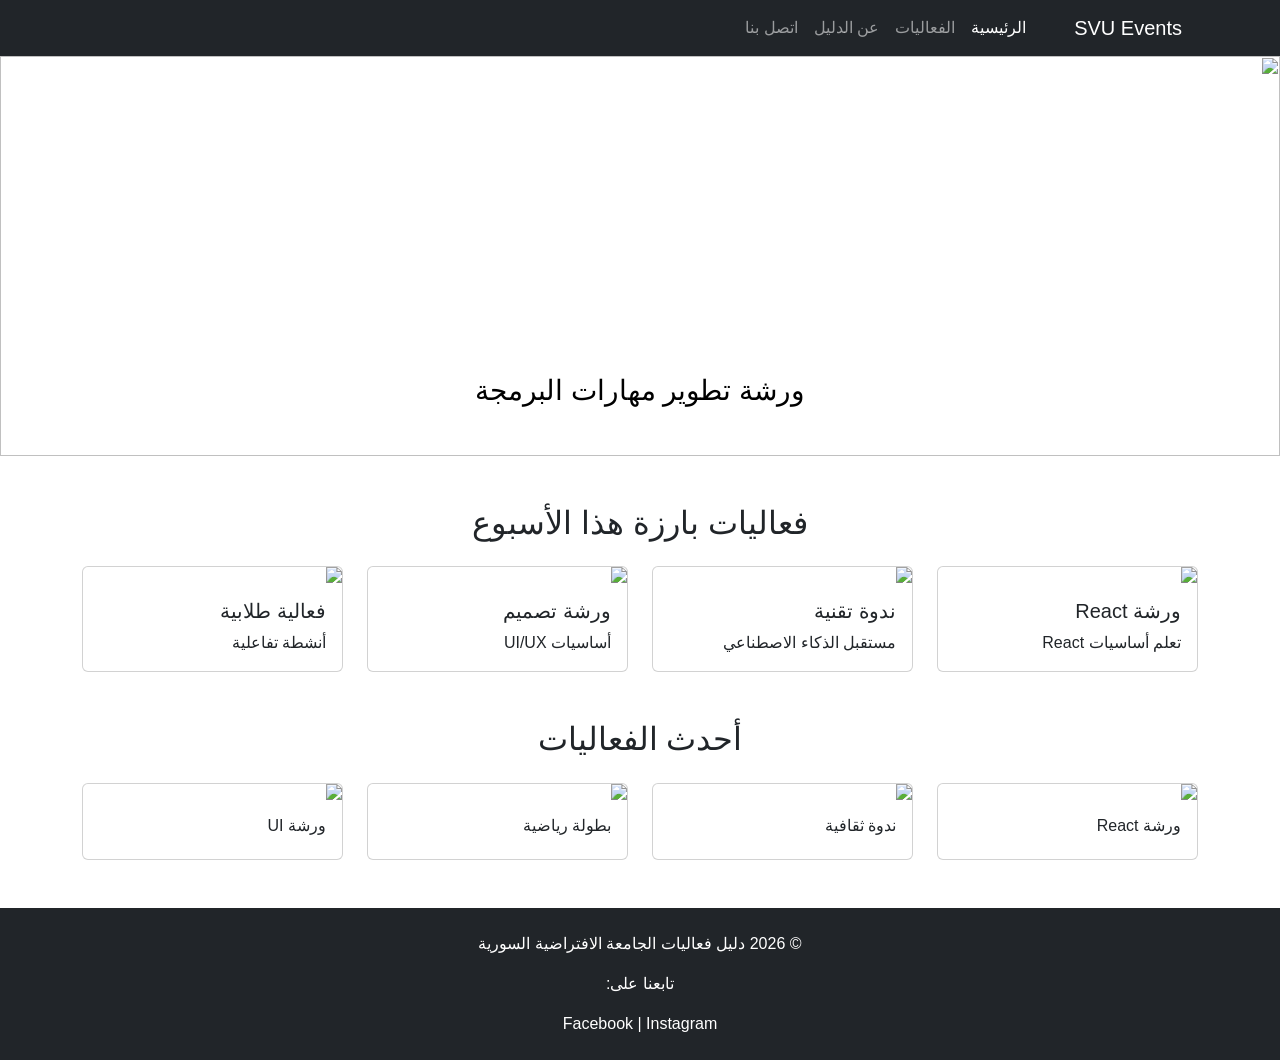
==== index.html @ 987d8c95 "Svu project web 1" ====
<!DOCTYPE html>
<html lang="ar" dir="rtl">
<head>
  <meta charset="UTF-8" />
  <meta name="viewport" content="width=device-width, initial-scale=1.0"/>
  <title>دليل فعاليات الجامعة الافتراضية السورية</title>

  <!-- Bootstrap -->
  <link href="https://cdn.jsdelivr.net/npm/bootstrap@5.3.0/dist/css/bootstrap.min.css" rel="stylesheet">

  <!-- CSS -->
  <link rel="stylesheet" href="css/style.css">
</head>

<body>

<!-- 🔵 Navbar -->
<nav class="navbar navbar-expand-lg navbar-dark bg-dark">
  <div class="container">
    <a class="navbar-brand" href="index.html">SVU Events</a>

    <button class="navbar-toggler" data-bs-toggle="collapse" data-bs-target="#nav">
      <span class="navbar-toggler-icon"></span>
    </button>

    <div id="nav" class="collapse navbar-collapse">
      <ul class="navbar-nav ms-auto">
        <li class="nav-item"><a class="nav-link active" href="index.html">الرئيسية</a></li>
        <li class="nav-item"><a class="nav-link" href="pages/events.html">الفعاليات</a></li>
        <li class="nav-item"><a class="nav-link" href="pages/about.html">عن الدليل</a></li>
        <li class="nav-item"><a class="nav-link" href="pages/contact.html">اتصل بنا</a></li>
      </ul>
    </div>
  </div>
</nav>

<!-- 🟣 Slider -->
<div id="mainSlider" class="carousel slide" data-bs-ride="carousel">
  <div class="carousel-inner">

    <div class="carousel-item active">
      <img src="images/event1.jpg" class="d-block w-100">
      <div class="carousel-caption">
        <h3 class="text-black">ورشة تطوير مهارات البرمجة</h3>
      </div>
    </div>

    <div class="carousel-item">
      <img src="images/event2.jpg" class="d-block w-100">
      <div class="carousel-caption">
        <h3 class="text-black">ندوة الذكاء الاصطناعي</h3>
      </div>
    </div>

    <div class="carousel-item">
      <img src="images/event3.jpg" class="d-block w-100">
      <div class="carousel-caption">
        <h3 class="text-black">ندوة الذكاء الاصطناعي</h3>
      </div>
    </div>

    <div class="carousel-item">
      <img src="images/event4.jpg" class="d-block w-100">
      <div class="carousel-caption">
        <h3 class="text-black">ندوة الذكاء الاصطناعي</h3>
      </div>
    </div>

  </div>

  <!-- Controls -->
  <button class="carousel-control-prev" type="button" data-bs-target="#mainSlider" data-bs-slide="prev">
    <span class="carousel-control-prev-icon"></span>
  </button>

  <button class="carousel-control-next" type="button" data-bs-target="#mainSlider" data-bs-slide="next">
    <span class="carousel-control-next-icon"></span>
  </button>
</div>

<!-- 🔥 Featured Events -->
<section class="container my-5">
  <h2 class="mb-4 text-center">فعاليات بارزة هذا الأسبوع</h2>

  <div class="row g-4">

    <div class="col-md-3 col-sm-6">
      <div class="card h-100">
        <img src="images/event1.jpg" class="card-img-top">
        <div class="card-body">
          <h5 class="card-title">ورشة React</h5>
          <p class="card-text">تعلم أساسيات React</p>
        </div>
      </div>
    </div>

    <div class="col-md-3 col-sm-6">
      <div class="card h-100">
        <img src="images/event2.jpg" class="card-img-top">
        <div class="card-body">
          <h5 class="card-title">ندوة تقنية</h5>
          <p class="card-text">مستقبل الذكاء الاصطناعي</p>
        </div>
      </div>
    </div>

    <div class="col-md-3 col-sm-6">
      <div class="card h-100">
        <img src="images/event3.jpg" class="card-img-top">
        <div class="card-body">
          <h5 class="card-title">ورشة تصميم</h5>
          <p class="card-text">أساسيات UI/UX</p>
        </div>
      </div>
    </div>

    <div class="col-md-3 col-sm-6">
      <div class="card h-100">
        <img src="images/event4.jpg" class="card-img-top">
        <div class="card-body">
          <h5 class="card-title">فعالية طلابية</h5>
          <p class="card-text">أنشطة تفاعلية</p>
        </div>
      </div>
    </div>

  </div>
</section>

<!-- 🟢 Latest Events -->
<section class="container mb-5">

  <!-- 🔗 قابل للكبس -->
  <h2 class="mb-4 text-center">
    <a href="pages/events.html" class="text-dark text-decoration-none">
      أحدث الفعاليات
    </a>
  </h2>

  <div class="row g-4">

    <!-- Card 1 -->
    <div class="col-md-3 col-sm-6">
      <a href="pages/event-details.html?id=1" class="text-decoration-none text-dark">
        <div class="card h-100">
          <img src="images/event1.jpg" class="card-img-top">
          <div class="card-body">
            <h6>ورشة React</h6>
          </div>
        </div>
      </a>
    </div>

    <!-- Card 2 -->
    <div class="col-md-3 col-sm-6">
      <a href="pages/event-details.html?id=2" class="text-decoration-none text-dark">
        <div class="card h-100">
          <img src="images/event2.jpg" class="card-img-top">
          <div class="card-body">
            <h6>ندوة ثقافية</h6>
          </div>
        </div>
      </a>
    </div>

    <!-- Card 3 -->
    <div class="col-md-3 col-sm-6">
      <a href="pages/event-details.html?id=3" class="text-decoration-none text-dark">
        <div class="card h-100">
          <img src="images/event3.jpg" class="card-img-top">
          <div class="card-body">
            <h6>بطولة رياضية</h6>
          </div>
        </div>
      </a>
    </div>

    <!-- Card 4 -->
    <div class="col-md-3 col-sm-6">
      <a href="pages/event-details.html?id=4" class="text-decoration-none text-dark">
        <div class="card h-100">
          <img src="images/event4.jpg" class="card-img-top">
          <div class="card-body">
            <h6>ورشة UI</h6>
          </div>
        </div>
      </a>
    </div>

  </div>
</section>

<!-- ⚫ Footer -->
<footer class="bg-dark text-white text-center p-4">
  <p>© 2026 دليل فعاليات الجامعة الافتراضية السورية</p>
  <p>تابعنا على:</p>
  <a href="https://www.facebook.com/share/1EL77QA1Fy/" class="text-white">Facebook</a> |
  <a href="https://www.instagram.com/syrian_virtual_university/" class="text-white">Instagram</a>
</footer>

<!-- Bootstrap JS -->
<script src="https://cdn.jsdelivr.net/npm/bootstrap@5.3.0/dist/js/bootstrap.bundle.min.js"></script>

<!-- Main JS -->
<script src="js/main.js"></script>

</body>
</html>
---- css/style.css ----
body {
  font-family: "Tahoma", sans-serif;
}

.carousel img {
  height: 400px;
  object-fit: cover;
}

.card {
  transition: 0.3s;
}

.card:hover {
  transform: scale(1.05);
}

footer a {
  text-decoration: none;
}
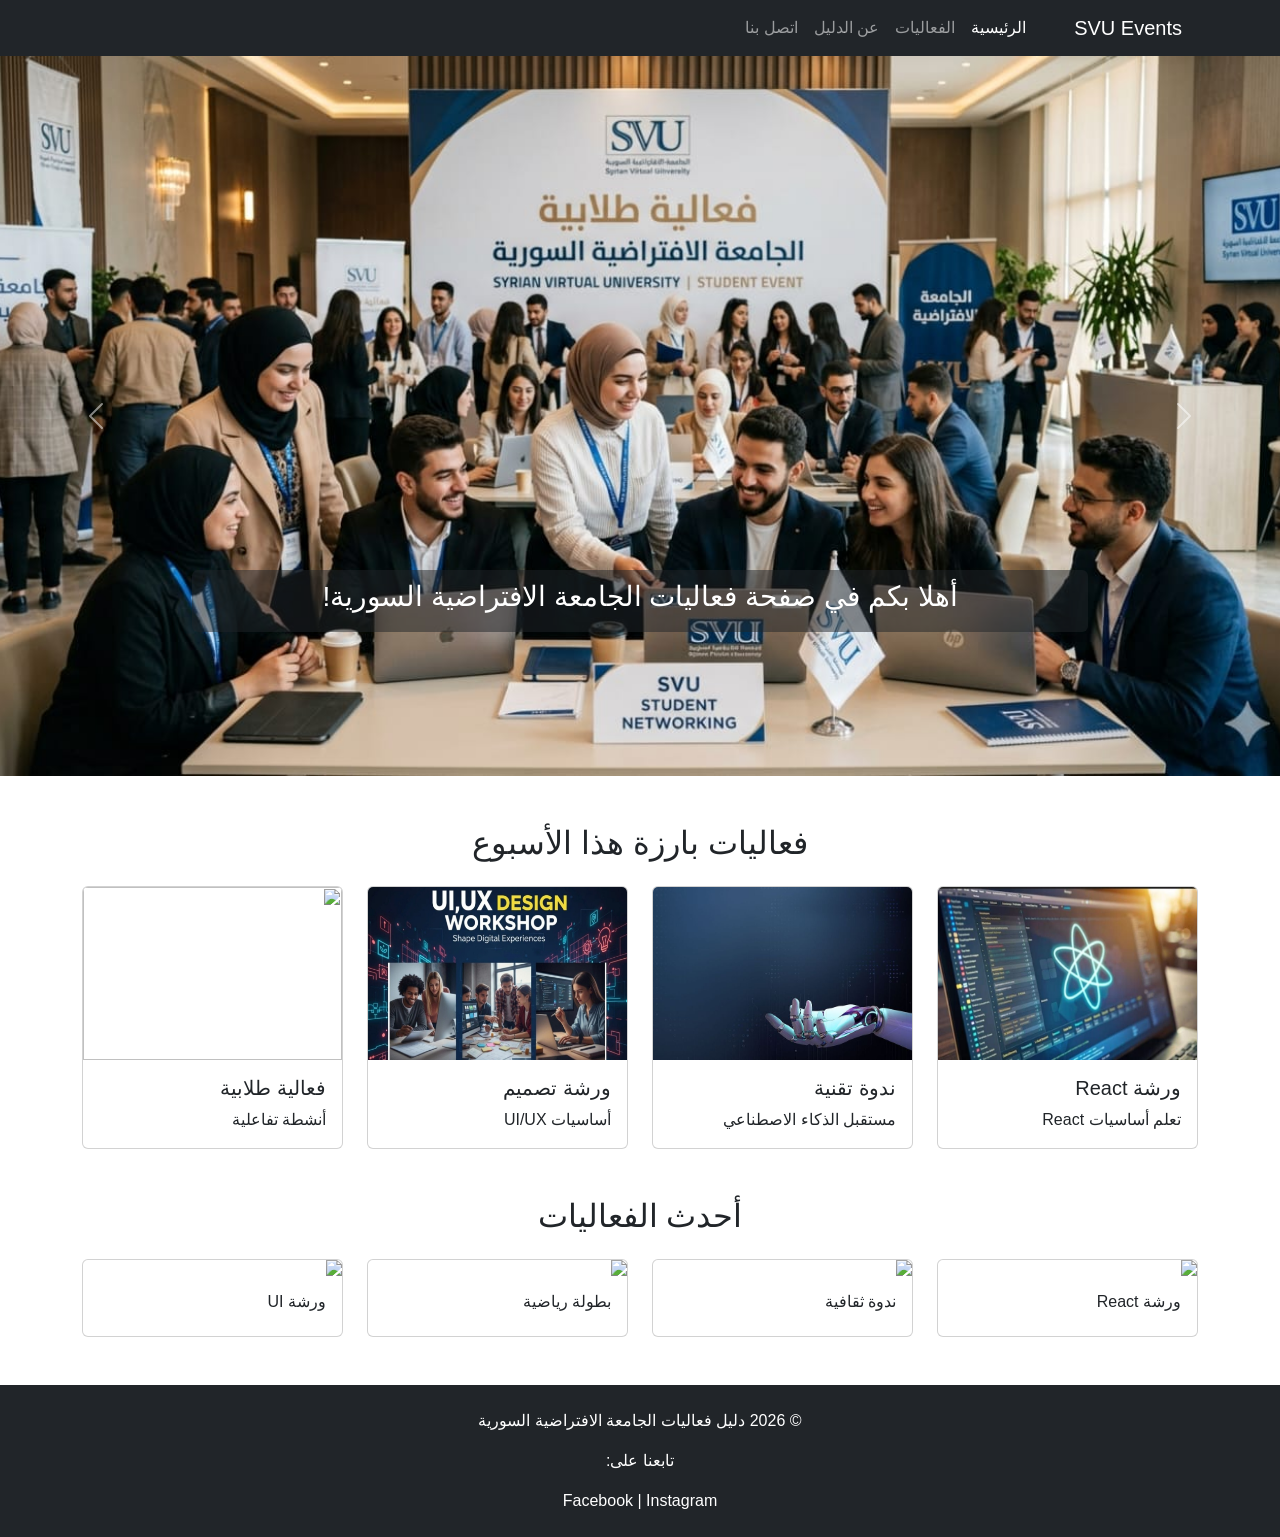
==== commit 645fc4ff: "fdf" ====
--- a/index.html
+++ b/index.html
@@ -36,33 +36,41 @@
 
 <!-- 🟣 Slider -->
 <div id="mainSlider" class="carousel slide" data-bs-ride="carousel">
+
   <div class="carousel-inner">
 
     <div class="carousel-item active">
-      <img src="images/event1.jpg" class="d-block w-100">
-      <div class="carousel-caption">
-        <h3 class="text-black">ورشة تطوير مهارات البرمجة</h3>
+      <img src="./assets/Homephoto.jpeg" class="d-block w-100 slider-img">
+      <div class="carousel-caption bg-dark bg-opacity-50 rounded">
+        <h3>أهلا بكم في صفحة فعاليات الجامعة الافتراضية السورية!</h3>
+      </div>
+    </div>
+
+    <div class="carousel-item ">
+      <img src="./assets/Reactimg2.jpeg" class="d-block w-100 slider-img">
+      <div class="carousel-caption bg-dark bg-opacity-50 rounded">
+        <h3>ورشة تطوير مهارات React</h3>
       </div>
     </div>
 
     <div class="carousel-item">
-      <img src="images/event2.jpg" class="d-block w-100">
-      <div class="carousel-caption">
-        <h3 class="text-black">ندوة الذكاء الاصطناعي</h3>
+      <img src="./assets/AiImage.jpeg" class="d-block w-100 slider-img">
+      <div class="carousel-caption bg-dark bg-opacity-50 rounded">
+        <h3>ندوة الذكاء الاصطناعي</h3>
       </div>
     </div>
 
     <div class="carousel-item">
-      <img src="images/event3.jpg" class="d-block w-100">
-      <div class="carousel-caption">
-        <h3 class="text-black">ندوة الذكاء الاصطناعي</h3>
+      <img src="./assets/Sport1.jpeg" class="d-block w-100 slider-img">
+      <div class="carousel-caption bg-dark bg-opacity-50 rounded">
+        <h3>فعالية طلابية</h3>
       </div>
     </div>
 
     <div class="carousel-item">
-      <img src="images/event4.jpg" class="d-block w-100">
-      <div class="carousel-caption">
-        <h3 class="text-black">ندوة الذكاء الاصطناعي</h3>
+      <img src="./assets/ui .jpg" class="d-block w-100 slider-img">
+      <div class="carousel-caption bg-dark bg-opacity-50 rounded">
+        <h3>ورشة UI/UX</h3>
       </div>
     </div>
 
@@ -76,6 +84,7 @@
   <button class="carousel-control-next" type="button" data-bs-target="#mainSlider" data-bs-slide="next">
     <span class="carousel-control-next-icon"></span>
   </button>
+
 </div>
 
 <!-- 🔥 Featured Events -->
@@ -86,7 +95,7 @@
 
     <div class="col-md-3 col-sm-6">
       <div class="card h-100">
-        <img src="images/event1.jpg" class="card-img-top">
+        <img src="./assets/programming.jpg" class="card-img-top  w-100 h-100">
         <div class="card-body">
           <h5 class="card-title">ورشة React</h5>
           <p class="card-text">تعلم أساسيات React</p>
@@ -96,7 +105,7 @@
 
     <div class="col-md-3 col-sm-6">
       <div class="card h-100">
-        <img src="images/event2.jpg" class="card-img-top">
+        <img src="./assets/AiImage2.jpg" class="card-img-top  w-100 h-100">
         <div class="card-body">
           <h5 class="card-title">ندوة تقنية</h5>
           <p class="card-text">مستقبل الذكاء الاصطناعي</p>
@@ -106,7 +115,7 @@
 
     <div class="col-md-3 col-sm-6">
       <div class="card h-100">
-        <img src="images/event3.jpg" class="card-img-top">
+        <img src="./assets/ui .jpg" class="card-img-top  w-100 h-100">
         <div class="card-body">
           <h5 class="card-title">ورشة تصميم</h5>
           <p class="card-text">أساسيات UI/UX</p>
@@ -116,7 +125,7 @@
 
     <div class="col-md-3 col-sm-6">
       <div class="card h-100">
-        <img src="images/event4.jpg" class="card-img-top">
+        <img src="images/event4.jpg" class="card-img-top  w-100 h-100">
         <div class="card-body">
           <h5 class="card-title">فعالية طلابية</h5>
           <p class="card-text">أنشطة تفاعلية</p>
--- a/css/style.css
+++ b/css/style.css
@@ -17,4 +17,28 @@
 
 footer a {
   text-decoration: none;
+}
+
+
+/* الصورة داخل السلايدر */
+.slider-img {
+  height: 85vh;
+}
+
+.carousel-caption {
+  background: rgba(0,0,0,0.4);
+  padding: 10px;
+  border-radius: 10px;
+   bottom: 20%;
+}
+
+
+
+#mainSlider .carousel-item {
+  height: 80vh;
+}
+
+#mainSlider img {
+  height: 100%;
+  object-fit: cover;
 }
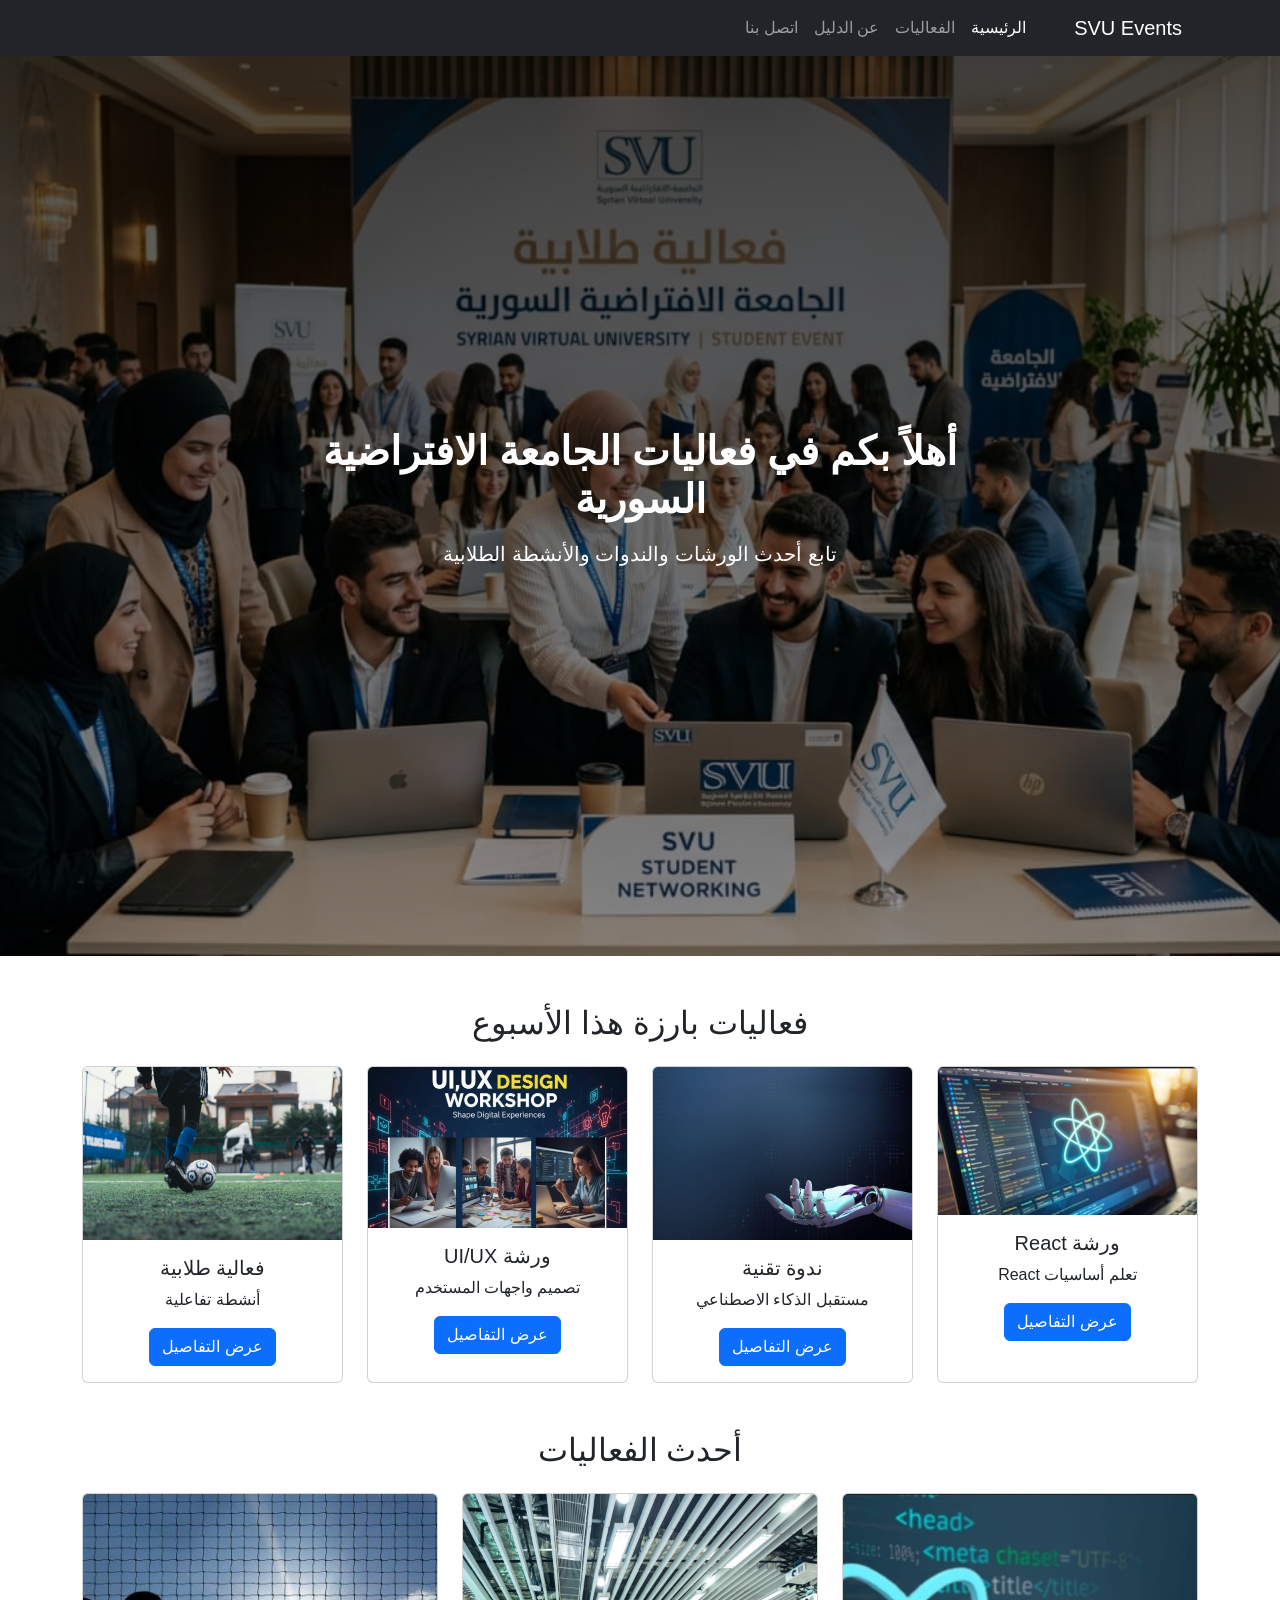
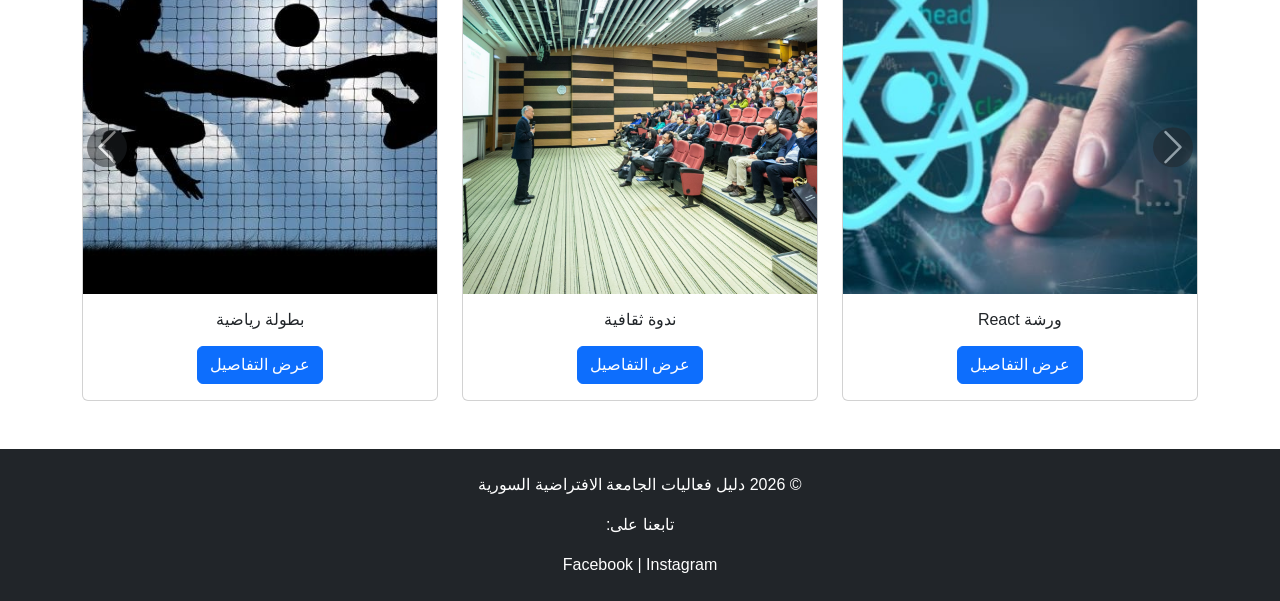
==== commit 2ca07420: "dds" ====
--- a/index.html
+++ b/index.html
@@ -34,58 +34,26 @@
   </div>
 </nav>
 
-<!-- 🟣 Slider -->
-<div id="mainSlider" class="carousel slide" data-bs-ride="carousel">
+<!-- 🟣 Hero Section -->
+<section class="position-relative vh-100 overflow-hidden">
 
-  <div class="carousel-inner">
+  <!-- صورة -->
+  <img src="./assets/Homephoto.jpeg"
+       class="w-100 h-100"
+       style="object-fit: cover;">
 
-    <div class="carousel-item active">
-      <img src="./assets/Homephoto.jpeg" class="d-block w-100 slider-img">
-      <div class="carousel-caption bg-dark bg-opacity-50 rounded">
-        <h3>أهلا بكم في صفحة فعاليات الجامعة الافتراضية السورية!</h3>
-      </div>
-    </div>
-
-    <div class="carousel-item ">
-      <img src="./assets/Reactimg2.jpeg" class="d-block w-100 slider-img">
-      <div class="carousel-caption bg-dark bg-opacity-50 rounded">
-        <h3>ورشة تطوير مهارات React</h3>
-      </div>
-    </div>
-
-    <div class="carousel-item">
-      <img src="./assets/AiImage.jpeg" class="d-block w-100 slider-img">
-      <div class="carousel-caption bg-dark bg-opacity-50 rounded">
-        <h3>ندوة الذكاء الاصطناعي</h3>
-      </div>
-    </div>
-
-    <div class="carousel-item">
-      <img src="./assets/Sport1.jpeg" class="d-block w-100 slider-img">
-      <div class="carousel-caption bg-dark bg-opacity-50 rounded">
-        <h3>فعالية طلابية</h3>
-      </div>
-    </div>
-
-    <div class="carousel-item">
-      <img src="./assets/ui .jpg" class="d-block w-100 slider-img">
-      <div class="carousel-caption bg-dark bg-opacity-50 rounded">
-        <h3>ورشة UI/UX</h3>
-      </div>
-    </div>
-
+  <!-- Overlay احترافي -->
+  <div class="position-absolute top-0 start-0 w-100 h-100"
+       style="background: linear-gradient(rgba(0,0,0,0.7), rgba(0,0,0,0.4));">
   </div>
 
-  <!-- Controls -->
-  <button class="carousel-control-prev" type="button" data-bs-target="#mainSlider" data-bs-slide="prev">
-    <span class="carousel-control-prev-icon"></span>
-  </button>
+  <!-- نص -->
+  <div class="position-absolute top-50 start-50 translate-middle text-center text-white">
+    <h1 class="fw-bold mb-3">أهلاً بكم في فعاليات الجامعة الافتراضية السورية</h1>
+    <p class="lead">تابع أحدث الورشات والندوات والأنشطة الطلابية</p>
+  </div>
 
-  <button class="carousel-control-next" type="button" data-bs-target="#mainSlider" data-bs-slide="next">
-    <span class="carousel-control-next-icon"></span>
-  </button>
-
-</div>
+</section>
 
 <!-- 🔥 Featured Events -->
 <section class="container my-5">
@@ -93,42 +61,46 @@
 
   <div class="row g-4">
 
-    <div class="col-md-3 col-sm-6">
+    <div class="col-lg-3 col-md-4 col-sm-6">
       <div class="card h-100">
-        <img src="./assets/programming.jpg" class="card-img-top  w-100 h-100">
-        <div class="card-body">
-          <h5 class="card-title">ورشة React</h5>
-          <p class="card-text">تعلم أساسيات React</p>
+        <img src="./assets/programming.jpg" class="card-img-top">
+        <div class="card-body text-center">
+          <h5>ورشة React</h5>
+          <p>تعلم أساسيات React</p>
+          <a href="pages/event-details.html?id=1" class="btn btn-primary">عرض التفاصيل</a>
         </div>
       </div>
     </div>
 
-    <div class="col-md-3 col-sm-6">
+    <div class="col-lg-3 col-md-4 col-sm-6">
       <div class="card h-100">
-        <img src="./assets/AiImage2.jpg" class="card-img-top  w-100 h-100">
-        <div class="card-body">
-          <h5 class="card-title">ندوة تقنية</h5>
-          <p class="card-text">مستقبل الذكاء الاصطناعي</p>
+        <img src="./assets/AiImage2.jpg" class="card-img-top">
+        <div class="card-body text-center">
+          <h5>ندوة تقنية</h5>
+          <p>مستقبل الذكاء الاصطناعي</p>
+          <a href="pages/event-details.html?id=2" class="btn btn-primary">عرض التفاصيل</a>
         </div>
       </div>
     </div>
 
-    <div class="col-md-3 col-sm-6">
+    <div class="col-lg-3 col-md-4 col-sm-6">
       <div class="card h-100">
-        <img src="./assets/ui .jpg" class="card-img-top  w-100 h-100">
-        <div class="card-body">
-          <h5 class="card-title">ورشة تصميم</h5>
-          <p class="card-text">أساسيات UI/UX</p>
+        <img src="./assets/ui .jpg" class="card-img-top">
+        <div class="card-body text-center">
+          <h5>ورشة UI/UX</h5>
+          <p>تصميم واجهات المستخدم</p>
+          <a href="pages/event-details.html?id=4" class="btn btn-primary">عرض التفاصيل</a>
         </div>
       </div>
     </div>
 
-    <div class="col-md-3 col-sm-6">
+    <div class="col-lg-3 col-md-4 col-sm-6">
       <div class="card h-100">
-        <img src="images/event4.jpg" class="card-img-top  w-100 h-100">
-        <div class="card-body">
-          <h5 class="card-title">فعالية طلابية</h5>
-          <p class="card-text">أنشطة تفاعلية</p>
+        <img src="./assets/Sports2.jpg" class="card-img-top">
+        <div class="card-body text-center">
+          <h5>فعالية طلابية</h5>
+          <p>أنشطة تفاعلية</p>
+          <a href="pages/event-details.html?id=6" class="btn btn-primary">عرض التفاصيل</a>
         </div>
       </div>
     </div>
@@ -139,64 +111,43 @@
 <!-- 🟢 Latest Events -->
 <section class="container mb-5">
 
-  <!-- 🔗 قابل للكبس -->
   <h2 class="mb-4 text-center">
     <a href="pages/events.html" class="text-dark text-decoration-none">
       أحدث الفعاليات
     </a>
   </h2>
 
-  <div class="row g-4">
+  <!-- Wrapper -->
+  <div class="position-relative">
 
-    <!-- Card 1 -->
-    <div class="col-md-3 col-sm-6">
-      <a href="pages/event-details.html?id=1" class="text-decoration-none text-dark">
-        <div class="card h-100">
-          <img src="images/event1.jpg" class="card-img-top">
-          <div class="card-body">
-            <h6>ورشة React</h6>
-          </div>
-        </div>
-      </a>
+    <!-- Slider -->
+    <div id="latestCarousel" class="carousel slide" data-bs-ride="false">
+
+      <div class="carousel-inner" id="latestEventsContainer">
+        <!-- JS -->
+      </div>
+
     </div>
 
-    <!-- Card 2 -->
-    <div class="col-md-3 col-sm-6">
-      <a href="pages/event-details.html?id=2" class="text-decoration-none text-dark">
-        <div class="card h-100">
-          <img src="images/event2.jpg" class="card-img-top">
-          <div class="card-body">
-            <h6>ندوة ثقافية</h6>
-          </div>
-        </div>
-      </a>
-    </div>
+    <!-- 🔥 أزرار برا -->
+    <button class="carousel-control-prev position-absolute top-50 start-0 translate-middle-y"
+            type="button"
+            data-bs-target="#latestCarousel"
+            data-bs-slide="prev"
+            style="width: 50px;">
+      <span class="carousel-control-prev-icon bg-dark rounded-circle p-3"></span>
+    </button>
 
-    <!-- Card 3 -->
-    <div class="col-md-3 col-sm-6">
-      <a href="pages/event-details.html?id=3" class="text-decoration-none text-dark">
-        <div class="card h-100">
-          <img src="images/event3.jpg" class="card-img-top">
-          <div class="card-body">
-            <h6>بطولة رياضية</h6>
-          </div>
-        </div>
-      </a>
-    </div>
-
-    <!-- Card 4 -->
-    <div class="col-md-3 col-sm-6">
-      <a href="pages/event-details.html?id=4" class="text-decoration-none text-dark">
-        <div class="card h-100">
-          <img src="images/event4.jpg" class="card-img-top">
-          <div class="card-body">
-            <h6>ورشة UI</h6>
-          </div>
-        </div>
-      </a>
-    </div>
+    <button class="carousel-control-next position-absolute top-50 end-0 translate-middle-y"
+            type="button"
+            data-bs-target="#latestCarousel"
+            data-bs-slide="next"
+            style="width: 50px;">
+      <span class="carousel-control-next-icon bg-dark rounded-circle p-3"></span>
+    </button>
 
   </div>
+
 </section>
 
 <!-- ⚫ Footer -->
--- a/css/style.css
+++ b/css/style.css
@@ -19,26 +19,15 @@
   text-decoration: none;
 }
 
-
-/* الصورة داخل السلايدر */
-.slider-img {
-  height: 85vh;
-}
-
 .carousel-caption {
   background: rgba(0,0,0,0.4);
   padding: 10px;
   border-radius: 10px;
    bottom: 20%;
 }
-
-
-
-#mainSlider .carousel-item {
-  height: 80vh;
+.carousel-control-prev-icon,
+.carousel-control-next-icon {
+  width: 40px;
+  height: 40px;
 }
 
-#mainSlider img {
-  height: 100%;
-  object-fit: cover;
-}
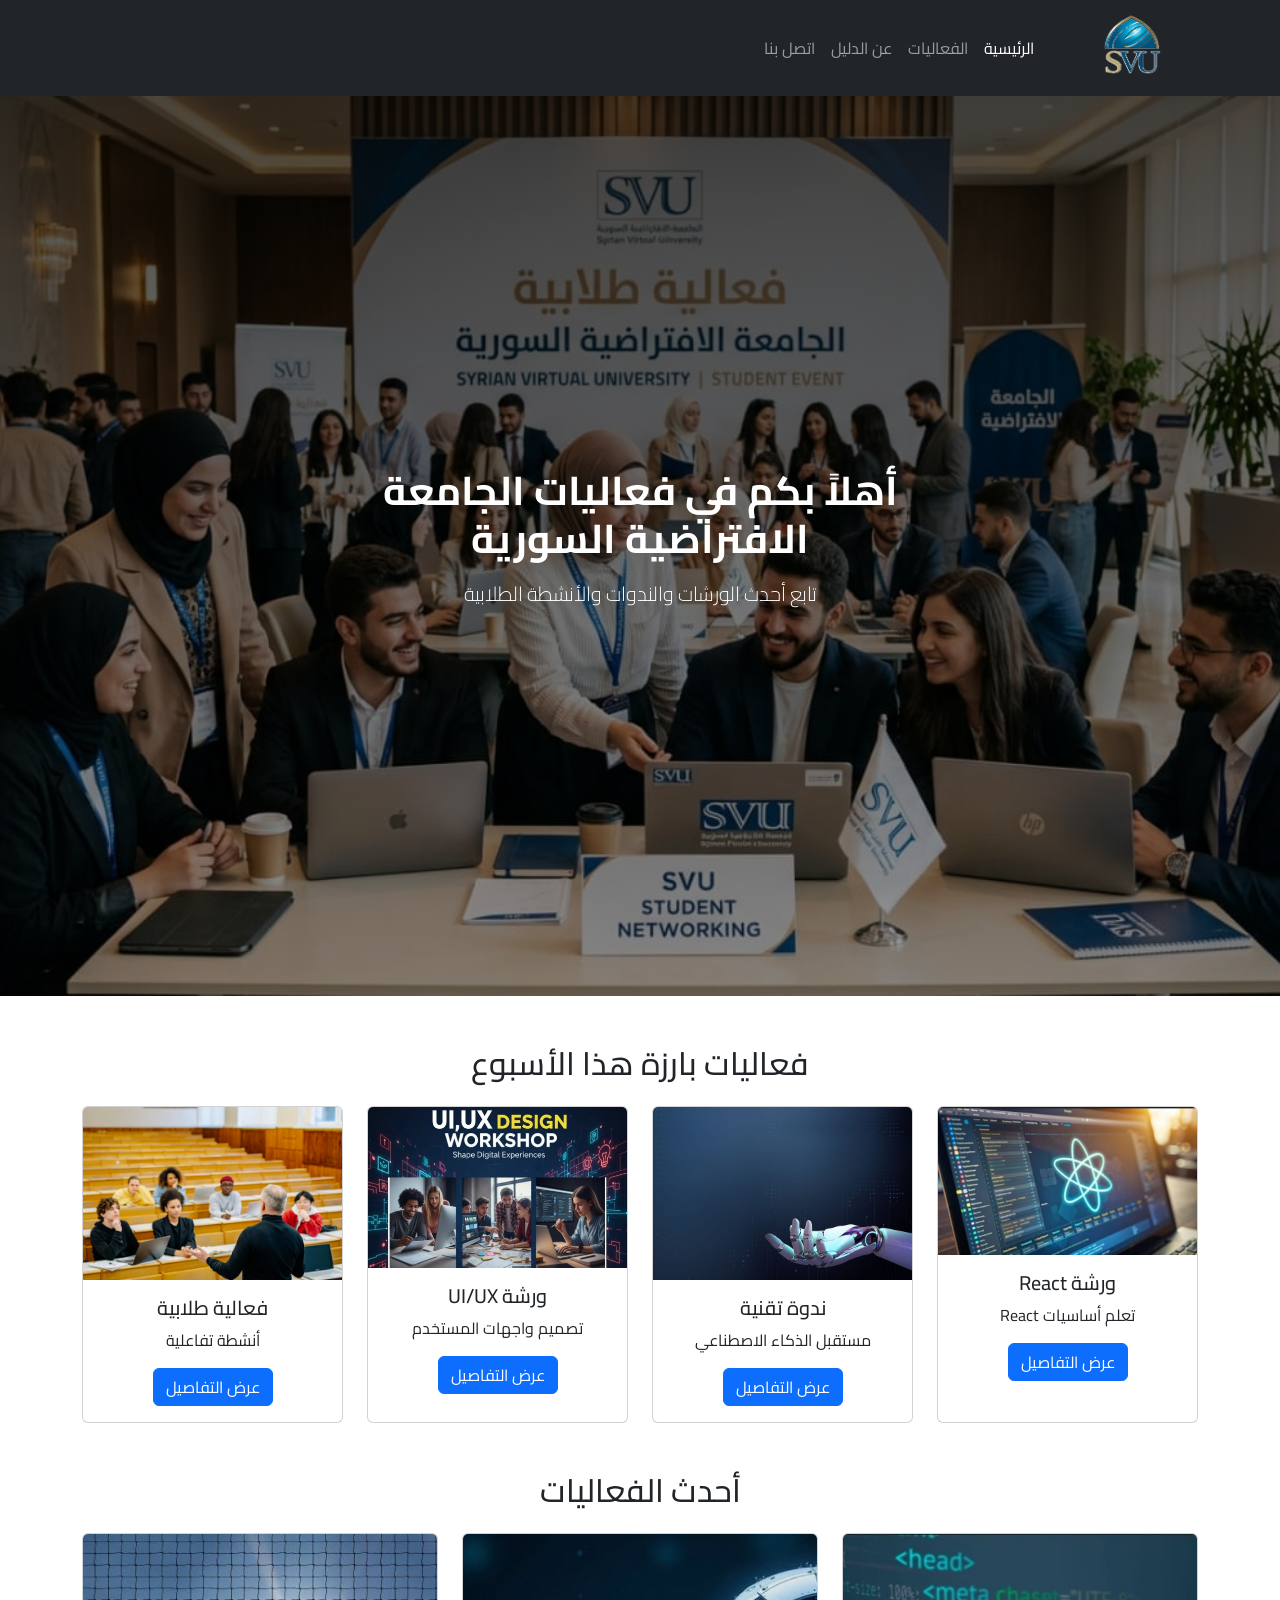
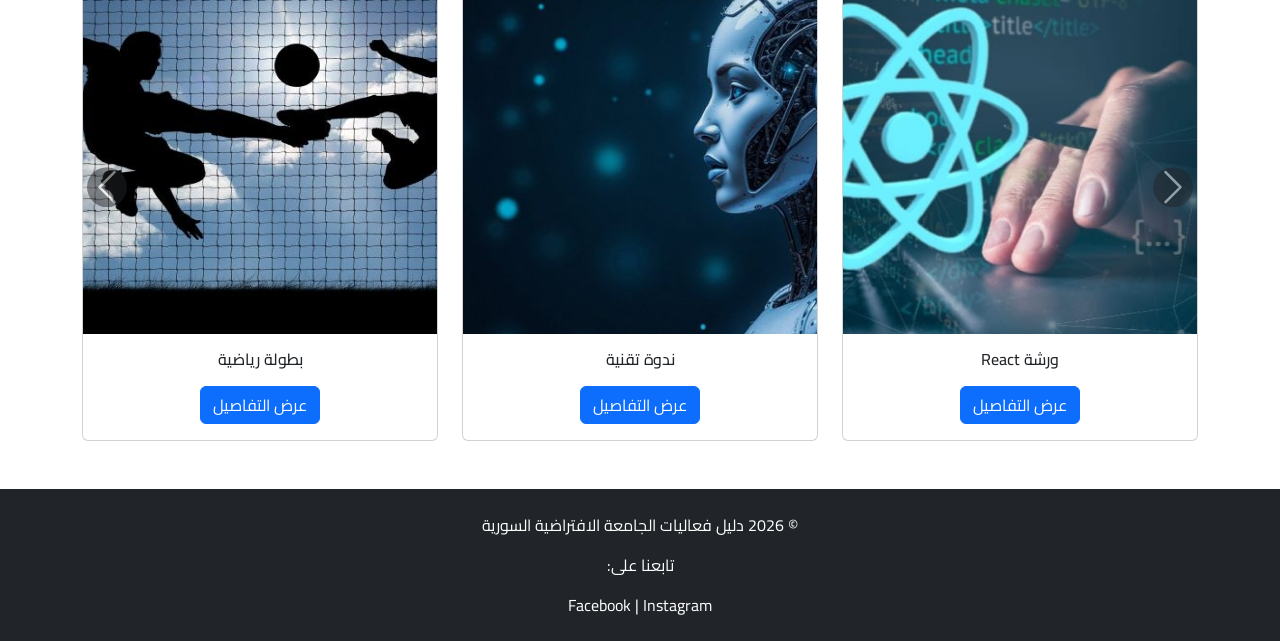
==== commit 63cd2ac6: "ASW" ====
--- a/index.html
+++ b/index.html
@@ -10,6 +10,9 @@
 
   <!-- CSS -->
   <link rel="stylesheet" href="css/style.css">
+
+  <link href="https://fonts.googleapis.com/css2?family=Cairo:wght@300;400;600;700&display=swap" rel="stylesheet">
+
 </head>
 
 <body>
@@ -17,7 +20,9 @@
 <!-- 🔵 Navbar -->
 <nav class="navbar navbar-expand-lg navbar-dark bg-dark">
   <div class="container">
-    <a class="navbar-brand" href="index.html">SVU Events</a>
+    <a class="navbar-brand" href="index.html">
+      <img src="assets/svu-logo.png" alt="SVU" width="100" height="70">
+    </a>
 
     <button class="navbar-toggler" data-bs-toggle="collapse" data-bs-target="#nav">
       <span class="navbar-toggler-icon"></span>
@@ -96,7 +101,7 @@
 
     <div class="col-lg-3 col-md-4 col-sm-6">
       <div class="card h-100">
-        <img src="./assets/Sports2.jpg" class="card-img-top">
+        <img src="./assets/dabate1.jpg" class="card-img-top">
         <div class="card-body text-center">
           <h5>فعالية طلابية</h5>
           <p>أنشطة تفاعلية</p>
--- a/css/style.css
+++ b/css/style.css
@@ -1,6 +1,9 @@
 body {
-  font-family: "Tahoma", sans-serif;
+  font-family: 'Cairo', sans-serif;
 }
+
+
+
 
 .carousel img {
   height: 400px;
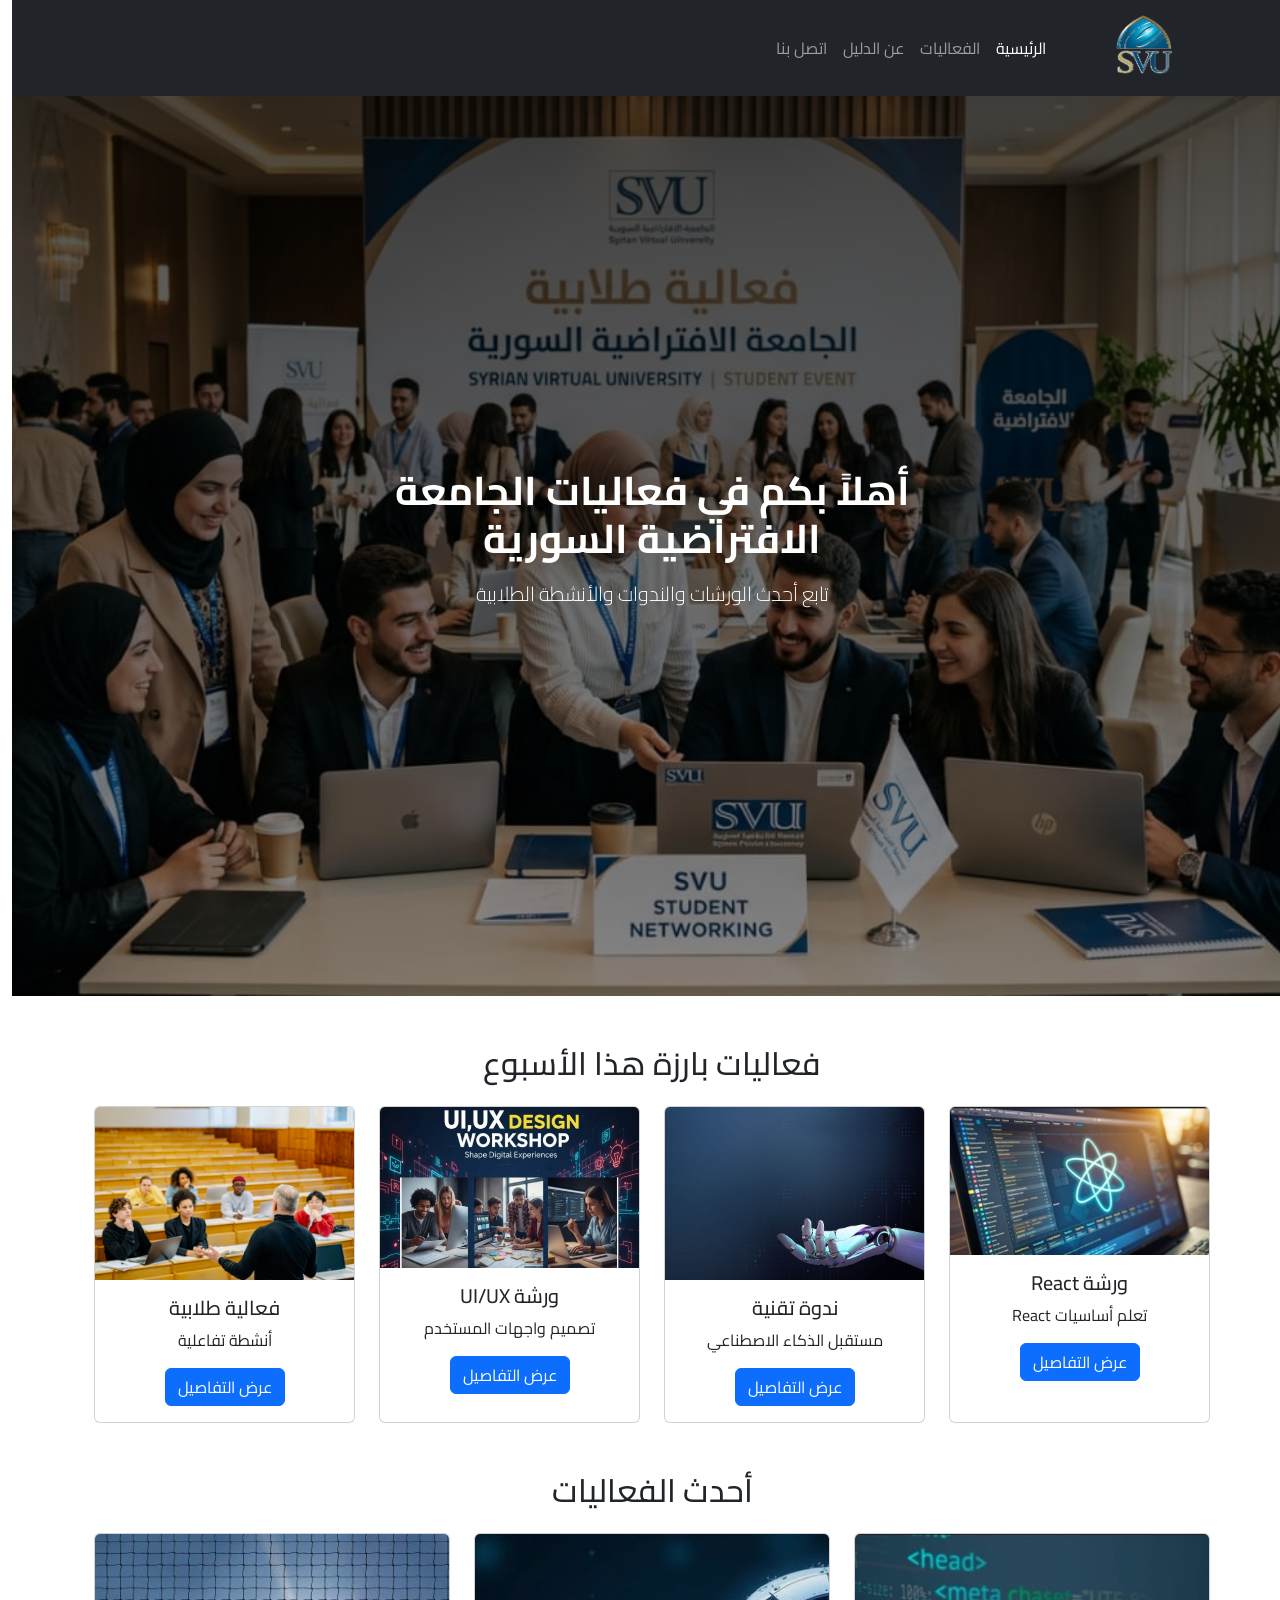
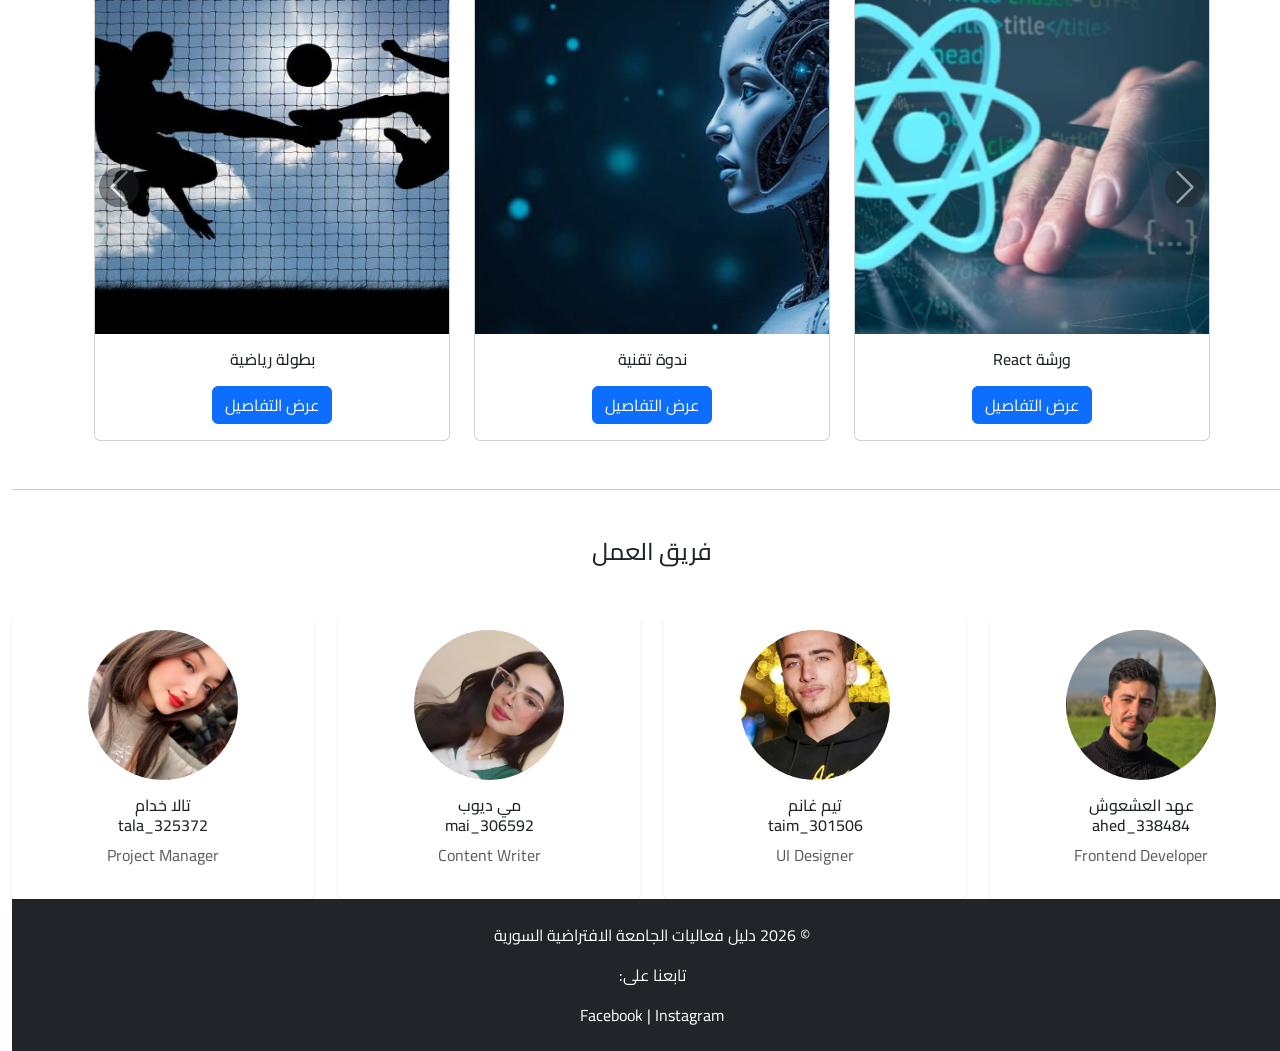
==== commit 3bb2e5db: "the latest edit" ====
--- a/index.html
+++ b/index.html
@@ -5,6 +5,8 @@
   <meta name="viewport" content="width=device-width, initial-scale=1.0"/>
   <title>دليل فعاليات الجامعة الافتراضية السورية</title>
 
+  <!-- Favicon -->
+  <link rel="icon" href="assets/svu-logo.png" type="image/png">
   <!-- Bootstrap -->
   <link href="https://cdn.jsdelivr.net/npm/bootstrap@5.3.0/dist/css/bootstrap.min.css" rel="stylesheet">
 
@@ -12,6 +14,7 @@
   <link rel="stylesheet" href="css/style.css">
 
   <link href="https://fonts.googleapis.com/css2?family=Cairo:wght@300;400;600;700&display=swap" rel="stylesheet">
+
 
 </head>
 
@@ -47,7 +50,7 @@
        class="w-100 h-100"
        style="object-fit: cover;">
 
-  <!-- Overlay احترافي -->
+  <!-- Overlay -->
   <div class="position-absolute top-0 start-0 w-100 h-100"
        style="background: linear-gradient(rgba(0,0,0,0.7), rgba(0,0,0,0.4));">
   </div>
@@ -60,7 +63,7 @@
 
 </section>
 
-<!-- 🔥 Featured Events -->
+<!-- Featured Events -->
 <section class="container my-5">
   <h2 class="mb-4 text-center">فعاليات بارزة هذا الأسبوع</h2>
 
@@ -113,7 +116,7 @@
   </div>
 </section>
 
-<!-- 🟢 Latest Events -->
+<!--  Latest Events -->
 <section class="container mb-5">
 
   <h2 class="mb-4 text-center">
@@ -134,7 +137,7 @@
 
     </div>
 
-    <!-- 🔥 أزرار برا -->
+    <!-- Button -->
     <button class="carousel-control-prev position-absolute top-50 start-0 translate-middle-y"
             type="button"
             data-bs-target="#latestCarousel"
@@ -155,6 +158,58 @@
 
 </section>
 
+<hr>
+  <!-- 👥 Team -->
+<h4 class="mt-5 text-center">فريق العمل</h4>
+
+<div class="row text-center mt-4 g-4">
+
+  <!-- Person 1 -->
+  <div class="col-lg-3 col-md-6">
+    <div class="card border-0 shadow-sm p-3 h-100">
+      <img src="./assets/Ahed.png"
+           class="rounded-circle mx-auto mb-3"
+           style="width:150px; height:150px; object-fit:cover;">
+      <h6>عهد العشعوش<br>ahed_338484</h6>
+      <p class="text-muted">Frontend Developer</p>
+    </div>
+  </div>
+
+  <!-- Person 2 -->
+  <div class="col-lg-3 col-md-6">
+    <div class="card border-0 shadow-sm p-3 h-100">
+      <img src="./assets/taim.jpeg"
+           class="rounded-circle mx-auto mb-3"
+           style="width:150px; height:150px; object-fit:cover;">
+      <h6>تيم غانم<br>taim_301506</h6>
+      <p class="text-muted">UI Designer</p>
+    </div>
+  </div>
+
+  <!-- Person 3 -->
+  <div class="col-lg-3 col-md-6">
+    <div class="card border-0 shadow-sm p-3 h-100">
+      <img src="./assets/maya.jpg"
+           class="rounded-circle mx-auto mb-3"
+           style="width:150px; height:150px; object-fit:cover;">
+      <h6>مي ديوب<br>mai_306592</h6>
+      <p class="text-muted">Content Writer</p>
+    </div>
+  </div>
+
+  <!-- Person 4 -->
+  <div class="col-lg-3 col-md-6">
+    <div class="card border-0 shadow-sm p-3 h-100">
+      <img src="./assets/tala.jpg"
+           class="rounded-circle mx-auto mb-3"
+           style="width:150px; height:150px; object-fit:cover;">
+      <h6>تالا خدام<br>tala_325372</h6>
+      <p class="text-muted">Project Manager</p>
+    </div>
+  </div>
+
+</div>
+
 <!-- ⚫ Footer -->
 <footer class="bg-dark text-white text-center p-4">
   <p>© 2026 دليل فعاليات الجامعة الافتراضية السورية</p>
